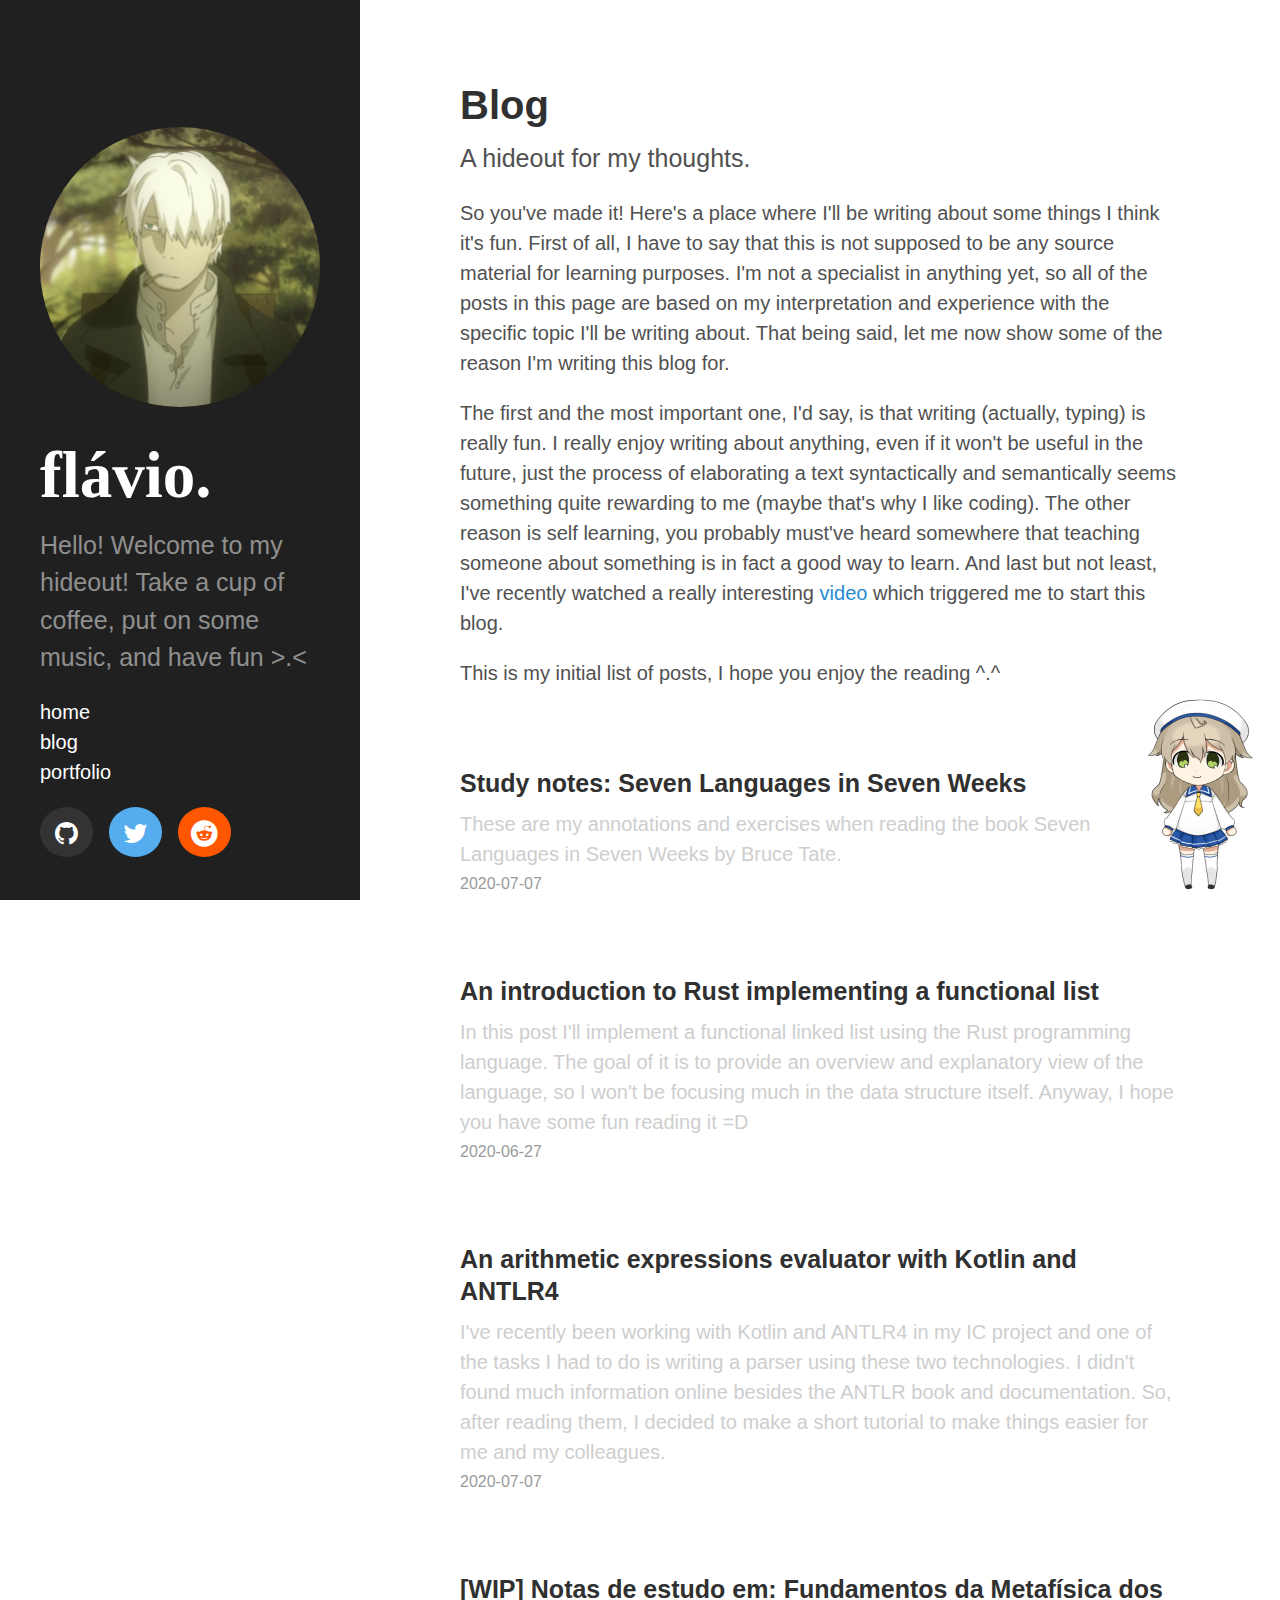
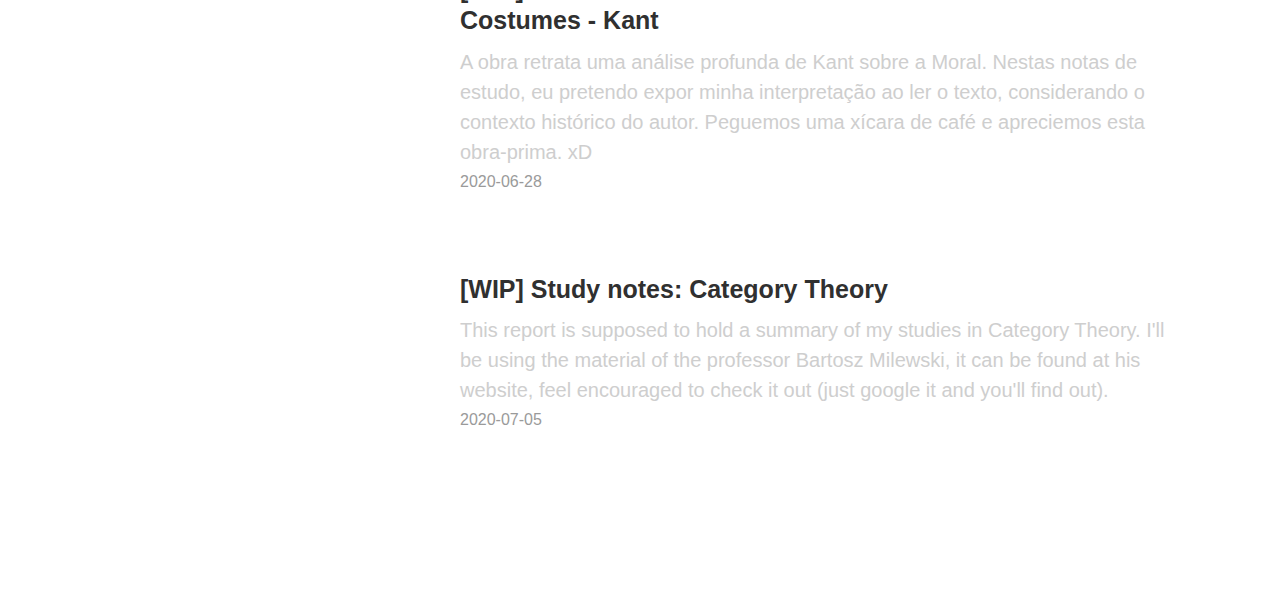
==== blog/index.html @ 5b79716d "Update documentation" ====
<!DOCTYPE html>
<html lang="en">

<head>
  <meta http-equiv="X-UA-Compatible" content="IE=edge">
  <meta http-equiv="content-type" content="text/html; charset=utf-8">

  <!-- Enable responsiveness on mobile devices-->
  <meta name="viewport" content="width=device-width, initial-scale=1.0, maximum-scale=1">

  <title>flávio.</title>

  <!-- CSS -->
  <link rel="stylesheet" href="https:&#x2F;&#x2F;flavluc.github.io&#x2F;print.css" media="print">
  <link rel="stylesheet" href="https:&#x2F;&#x2F;flavluc.github.io&#x2F;poole.css">
  <link rel="stylesheet" href="https:&#x2F;&#x2F;flavluc.github.io&#x2F;hyde.css">
  <link rel="stylesheet" href="https:&#x2F;&#x2F;flavluc.github.io&#x2F;base.css">
  <link rel="stylesheet" href="https://fonts.googleapis.com/css?family=Montserrat:400,400italic,700|Libre+Baskerville">
  <link rel="stylesheet" href="https://cdnjs.cloudflare.com/ajax/libs/font-awesome/4.7.0/css/font-awesome.min.css">

  

  
  
</head>

<body class=" ">
  
  <div class="sidebar">
    <div class="container sidebar-sticky">
      <div><img class="pp" src="https:&#x2F;&#x2F;flavluc.github.io&#x2F;pp.png"></div>
      <div class="sidebar-about">
        
        <a href="https:&#x2F;&#x2F;flavluc.github.io&#x2F;">
          <h1>flávio.</h1>
        </a>
        
        <p class="lead">Hello! Welcome to my hideout! Take a cup of coffee, put on some music, and have fun &gt;.&lt;</p>
        
        
      </div>

      <ul class="sidebar-nav">
        
        
        <li class="sidebar-nav-item">
          <a href="https:&#x2F;&#x2F;flavluc.github.io&#x2F;">home</a>
        </li>
        
        <li class="sidebar-nav-item">
          <a href="https:&#x2F;&#x2F;flavluc.github.io&#x2F;blog">blog</a>
        </li>
        
        <li class="sidebar-nav-item">
          <a href="https:&#x2F;&#x2F;flavluc.github.io&#x2F;portfolio">portfolio</a>
        </li>
        
        
      </ul>

      <ul class="sidebar-nav">
        
        
        <li class="sidebar-nav-item sidebar-social-item">
          <a class="icon fa-stack fa-lg" href="https:&#x2F;&#x2F;github.com&#x2F;flavluc">
            <i class="fa fa-circle fa-stack-2x"></i>
            <i class="fa fa-github fa-stack-1x fa-inverse"></i>
          </a>
          
        <li class="sidebar-nav-item sidebar-social-item">
          <a class="icon fa-stack fa-lg" href="https:&#x2F;&#x2F;twitter.com">
            <i class="fa fa-circle fa-stack-2x"></i>
            <i class="fa fa-twitter fa-stack-1x fa-inverse"></i>
          </a>
          
        <li class="sidebar-nav-item sidebar-social-item">
          <a class="icon fa-stack fa-lg" href="https:&#x2F;&#x2F;reddit.com">
            <i class="fa fa-circle fa-stack-2x"></i>
            <i class="fa fa-reddit fa-stack-1x fa-inverse"></i>
          </a>
          
          
      </ul>
    </div>
  </div>
  

  <div class="content container">

    

<div class="page">
  <h1 class="page-title">Blog</h1>
  <p class="lead">A hideout for my thoughts.</p>
  <p>So you've made it! Here's a place where I'll be writing about some things I think it's fun. First of all, I have to say that this is not supposed to be any source material for learning purposes. I'm not a specialist in anything yet, so all of the posts in this page are based on my interpretation and experience with the specific topic I'll be writing about. That being said, let me now show some of the reason I'm writing this blog for.</p>
<p>The first and the most important one, I'd say, is that writing (actually, typing) is really fun. I really enjoy writing about anything, even if it won't be useful in the future, just the process of elaborating a text syntactically and semantically seems something quite rewarding to me (maybe that's why I like coding). The other reason is self learning, you probably must've heard somewhere that teaching someone about something is in fact a good way to learn. And last but not least, I've recently watched a really interesting <a href="https://youtu.be/Ja6ZnJUQa_0">video</a> which triggered me to start this blog.</p>
<p>This is my initial list of posts, I hope you enjoy the reading ^.^</p>


</div>

<div class="posts">
  
  <div class="post">
    <h3 class="post-title">
      <a href="https:&#x2F;&#x2F;flavluc.github.io&#x2F;blog&#x2F;seven-pl-seven-weeks&#x2F;">
        Study notes: Seven Languages in Seven Weeks
      </a>
    </h3>
    
    <span class="post-description">These are my annotations and exercises when reading the book Seven Languages in Seven Weeks by Bruce Tate.</span>
    
    <span class="post-date">2020-07-07</span>
  </div>
  
  <div class="post">
    <h3 class="post-title">
      <a href="https:&#x2F;&#x2F;flavluc.github.io&#x2F;blog&#x2F;rust101&#x2F;">
        An introduction to Rust implementing a functional list
      </a>
    </h3>
    
    <span class="post-description">In this post I&#x27;ll implement a functional linked list using the Rust programming language. The goal of it is to provide an overview and explanatory view of the language, so I won&#x27;t be focusing much in the data structure itself. Anyway, I hope you have some fun reading it =D</span>
    
    <span class="post-date">2020-06-27</span>
  </div>
  
  <div class="post">
    <h3 class="post-title">
      <a href="https:&#x2F;&#x2F;flavluc.github.io&#x2F;blog&#x2F;kotlin-antlr&#x2F;">
        An arithmetic expressions evaluator with Kotlin and ANTLR4
      </a>
    </h3>
    
    <span class="post-description">I&#x27;ve recently been working with Kotlin and ANTLR4 in my IC project and one of the tasks I had to do is writing a parser using these two technologies. I didn&#x27;t found much information online besides the ANTLR book and documentation. So, after reading them, I decided to make a short tutorial to make things easier for me and my colleagues.</span>
    
    <span class="post-date">2020-07-07</span>
  </div>
  
  <div class="post">
    <h3 class="post-title">
      <a href="https:&#x2F;&#x2F;flavluc.github.io&#x2F;blog&#x2F;groundwork-moral&#x2F;">
        [WIP] Notas de estudo em: Fundamentos da Metafísica dos Costumes - Kant
      </a>
    </h3>
    
    <span class="post-description">A obra retrata uma análise profunda de Kant sobre a Moral. Nestas notas de estudo, eu pretendo expor minha interpretação ao ler o texto, considerando o contexto histórico do autor. Peguemos uma xícara de café e apreciemos esta obra-prima. xD</span>
    
    <span class="post-date">2020-06-28</span>
  </div>
  
  <div class="post">
    <h3 class="post-title">
      <a href="https:&#x2F;&#x2F;flavluc.github.io&#x2F;blog&#x2F;category-theory&#x2F;">
        [WIP] Study notes: Category Theory
      </a>
    </h3>
    
    <span class="post-description">This report is supposed to hold a summary of my studies in Category Theory. I&#x27;ll be using the material of the professor Bartosz Milewski, it can be found at his website, feel encouraged to check it out (just google it and you&#x27;ll find out).</span>
    
    <span class="post-date">2020-07-05</span>
  </div>
  
</div>


  </div>

  <script src="https://flavluc.github.io/live2d/L2Dwidget.min.js"></script>

  <script type="text/javascript">

    const display = window.matchMedia("(max-width: 768px)").matches ?
      // window width is at less than 768px
      ({ width: 120, height: 250, vOffset: -60 }) :
      // window width is greater than 768px
      ({ width: 160, height: 310, vOffset: -50 });

    L2Dwidget.init({
      model: { jsonPath: "https://flavluc.github.io/live2d/models/koharu/koharu.model.json" },
      display
    });
  </script>

</body>

</html>
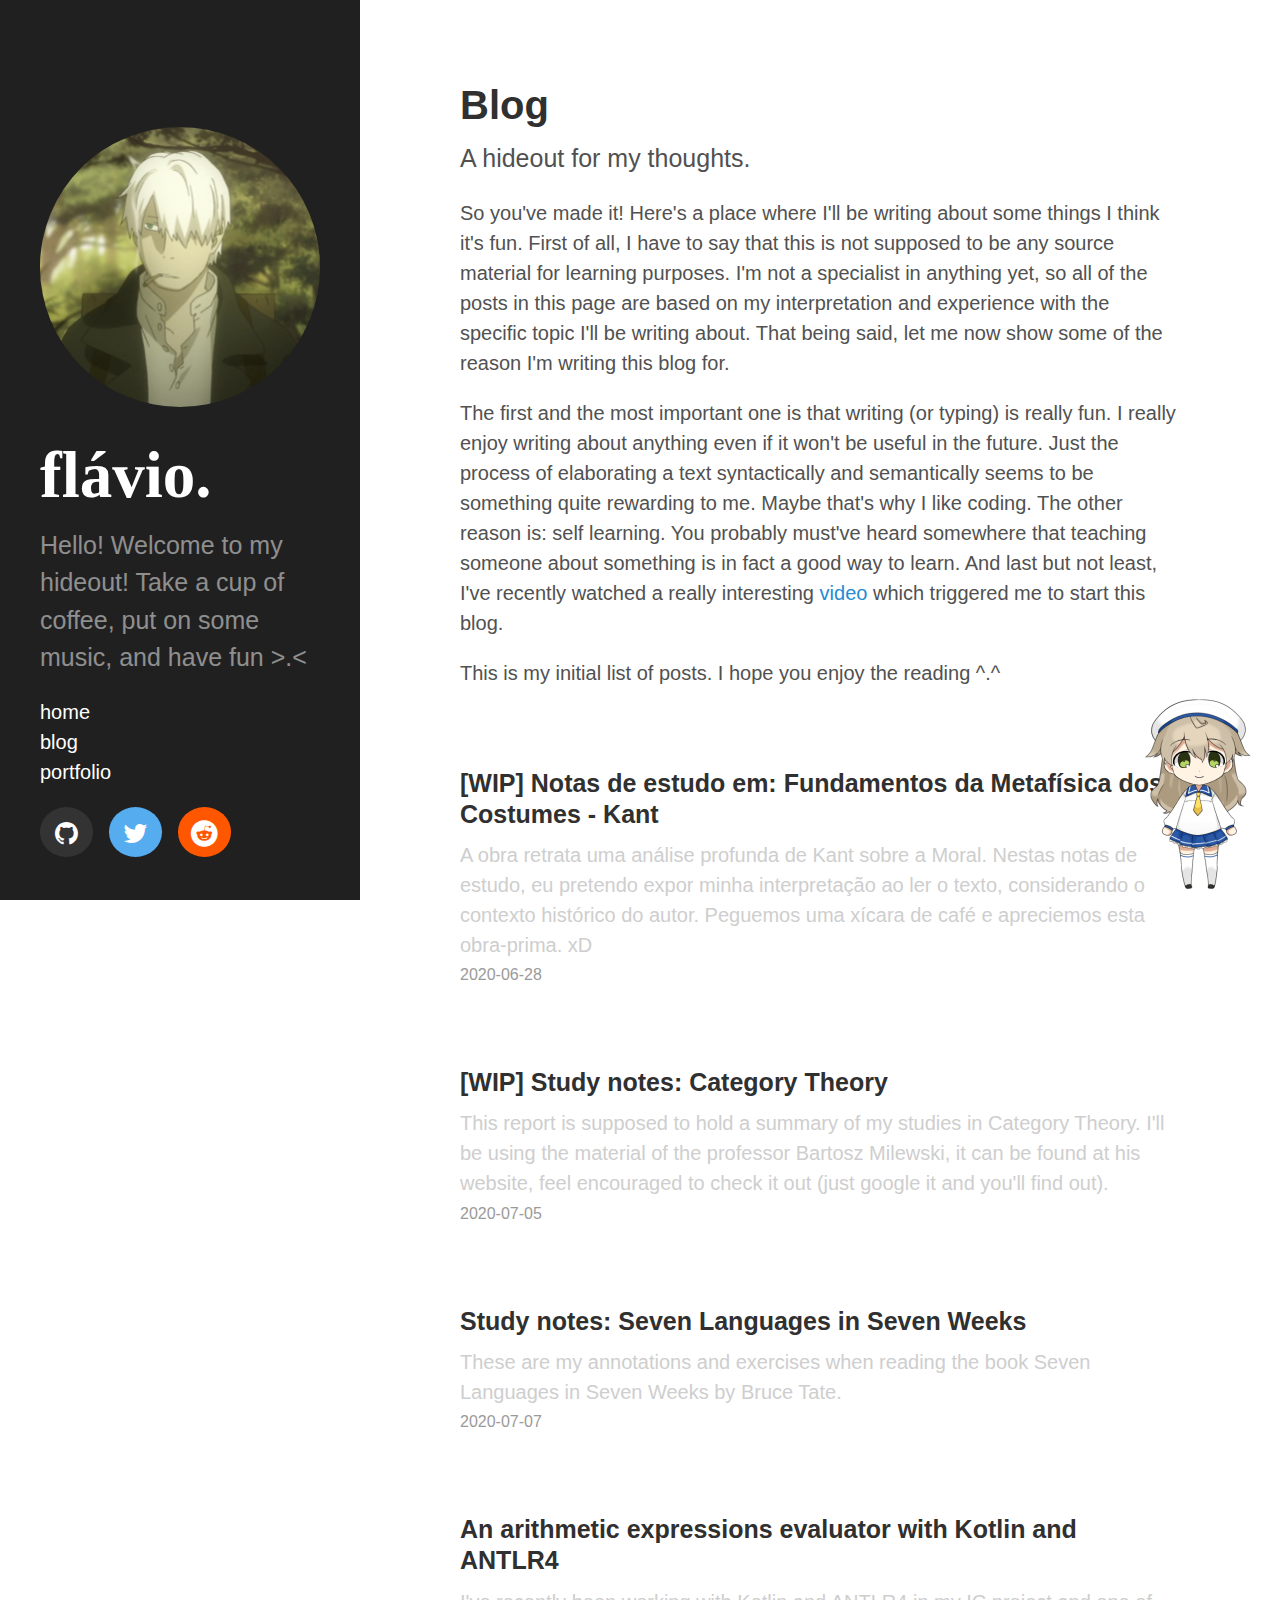
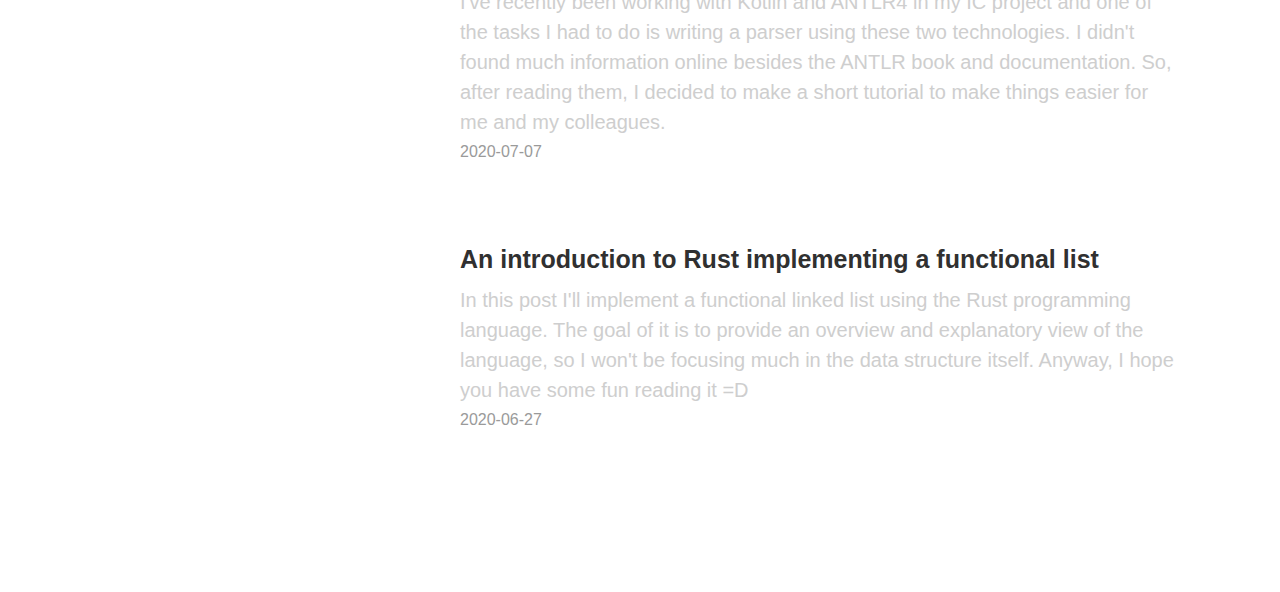
==== commit a950a080: "Update documentation" ====
--- a/blog/index.html
+++ b/blog/index.html
@@ -11,10 +11,10 @@
   <title>flávio.</title>
 
   <!-- CSS -->
-  <link rel="stylesheet" href="https:&#x2F;&#x2F;flavluc.github.io&#x2F;print.css" media="print">
-  <link rel="stylesheet" href="https:&#x2F;&#x2F;flavluc.github.io&#x2F;poole.css">
-  <link rel="stylesheet" href="https:&#x2F;&#x2F;flavluc.github.io&#x2F;hyde.css">
-  <link rel="stylesheet" href="https:&#x2F;&#x2F;flavluc.github.io&#x2F;base.css">
+  <link rel="stylesheet" href="https://flavluc.github.io/print.css" media="print">
+  <link rel="stylesheet" href="https://flavluc.github.io/poole.css">
+  <link rel="stylesheet" href="https://flavluc.github.io/hyde.css">
+  <link rel="stylesheet" href="https://flavluc.github.io/base.css">
   <link rel="stylesheet" href="https://fonts.googleapis.com/css?family=Montserrat:400,400italic,700|Libre+Baskerville">
   <link rel="stylesheet" href="https://cdnjs.cloudflare.com/ajax/libs/font-awesome/4.7.0/css/font-awesome.min.css">
 
@@ -28,7 +28,7 @@
   
   <div class="sidebar">
     <div class="container sidebar-sticky">
-      <div><img class="pp" src="https:&#x2F;&#x2F;flavluc.github.io&#x2F;pp.png"></div>
+      <div><img class="pp" src="https://flavluc.github.io/pp.png"></div>
       <div class="sidebar-about">
         
         <a href="https:&#x2F;&#x2F;flavluc.github.io&#x2F;">
@@ -93,49 +93,13 @@
   <h1 class="page-title">Blog</h1>
   <p class="lead">A hideout for my thoughts.</p>
   <p>So you've made it! Here's a place where I'll be writing about some things I think it's fun. First of all, I have to say that this is not supposed to be any source material for learning purposes. I'm not a specialist in anything yet, so all of the posts in this page are based on my interpretation and experience with the specific topic I'll be writing about. That being said, let me now show some of the reason I'm writing this blog for.</p>
-<p>The first and the most important one, I'd say, is that writing (actually, typing) is really fun. I really enjoy writing about anything, even if it won't be useful in the future, just the process of elaborating a text syntactically and semantically seems something quite rewarding to me (maybe that's why I like coding). The other reason is self learning, you probably must've heard somewhere that teaching someone about something is in fact a good way to learn. And last but not least, I've recently watched a really interesting <a href="https://youtu.be/Ja6ZnJUQa_0">video</a> which triggered me to start this blog.</p>
-<p>This is my initial list of posts, I hope you enjoy the reading ^.^</p>
+<p>The first and the most important one is that writing (or typing) is really fun. I really enjoy writing about anything even if it won't be useful in the future. Just the process of elaborating a text syntactically and semantically seems to be something quite rewarding to me. Maybe that's why I like coding. The other reason is: self learning. You probably must've heard somewhere that teaching someone about something is in fact a good way to learn. And last but not least, I've recently watched a really interesting <a href="https://youtu.be/Ja6ZnJUQa_0">video</a> which triggered me to start this blog.</p>
+<p>This is my initial list of posts. I hope you enjoy the reading ^.^</p>
 
 
 </div>
 
 <div class="posts">
-  
-  <div class="post">
-    <h3 class="post-title">
-      <a href="https:&#x2F;&#x2F;flavluc.github.io&#x2F;blog&#x2F;seven-pl-seven-weeks&#x2F;">
-        Study notes: Seven Languages in Seven Weeks
-      </a>
-    </h3>
-    
-    <span class="post-description">These are my annotations and exercises when reading the book Seven Languages in Seven Weeks by Bruce Tate.</span>
-    
-    <span class="post-date">2020-07-07</span>
-  </div>
-  
-  <div class="post">
-    <h3 class="post-title">
-      <a href="https:&#x2F;&#x2F;flavluc.github.io&#x2F;blog&#x2F;rust101&#x2F;">
-        An introduction to Rust implementing a functional list
-      </a>
-    </h3>
-    
-    <span class="post-description">In this post I&#x27;ll implement a functional linked list using the Rust programming language. The goal of it is to provide an overview and explanatory view of the language, so I won&#x27;t be focusing much in the data structure itself. Anyway, I hope you have some fun reading it =D</span>
-    
-    <span class="post-date">2020-06-27</span>
-  </div>
-  
-  <div class="post">
-    <h3 class="post-title">
-      <a href="https:&#x2F;&#x2F;flavluc.github.io&#x2F;blog&#x2F;kotlin-antlr&#x2F;">
-        An arithmetic expressions evaluator with Kotlin and ANTLR4
-      </a>
-    </h3>
-    
-    <span class="post-description">I&#x27;ve recently been working with Kotlin and ANTLR4 in my IC project and one of the tasks I had to do is writing a parser using these two technologies. I didn&#x27;t found much information online besides the ANTLR book and documentation. So, after reading them, I decided to make a short tutorial to make things easier for me and my colleagues.</span>
-    
-    <span class="post-date">2020-07-07</span>
-  </div>
   
   <div class="post">
     <h3 class="post-title">
@@ -159,6 +123,42 @@
     <span class="post-description">This report is supposed to hold a summary of my studies in Category Theory. I&#x27;ll be using the material of the professor Bartosz Milewski, it can be found at his website, feel encouraged to check it out (just google it and you&#x27;ll find out).</span>
     
     <span class="post-date">2020-07-05</span>
+  </div>
+  
+  <div class="post">
+    <h3 class="post-title">
+      <a href="https:&#x2F;&#x2F;flavluc.github.io&#x2F;blog&#x2F;seven-pl-seven-weeks&#x2F;">
+        Study notes: Seven Languages in Seven Weeks
+      </a>
+    </h3>
+    
+    <span class="post-description">These are my annotations and exercises when reading the book Seven Languages in Seven Weeks by Bruce Tate.</span>
+    
+    <span class="post-date">2020-07-07</span>
+  </div>
+  
+  <div class="post">
+    <h3 class="post-title">
+      <a href="https:&#x2F;&#x2F;flavluc.github.io&#x2F;blog&#x2F;kotlin-antlr&#x2F;">
+        An arithmetic expressions evaluator with Kotlin and ANTLR4
+      </a>
+    </h3>
+    
+    <span class="post-description">I&#x27;ve recently been working with Kotlin and ANTLR4 in my IC project and one of the tasks I had to do is writing a parser using these two technologies. I didn&#x27;t found much information online besides the ANTLR book and documentation. So, after reading them, I decided to make a short tutorial to make things easier for me and my colleagues.</span>
+    
+    <span class="post-date">2020-07-07</span>
+  </div>
+  
+  <div class="post">
+    <h3 class="post-title">
+      <a href="https:&#x2F;&#x2F;flavluc.github.io&#x2F;blog&#x2F;rust101&#x2F;">
+        An introduction to Rust implementing a functional list
+      </a>
+    </h3>
+    
+    <span class="post-description">In this post I&#x27;ll implement a functional linked list using the Rust programming language. The goal of it is to provide an overview and explanatory view of the language, so I won&#x27;t be focusing much in the data structure itself. Anyway, I hope you have some fun reading it =D</span>
+    
+    <span class="post-date">2020-06-27</span>
   </div>
   
 </div>
